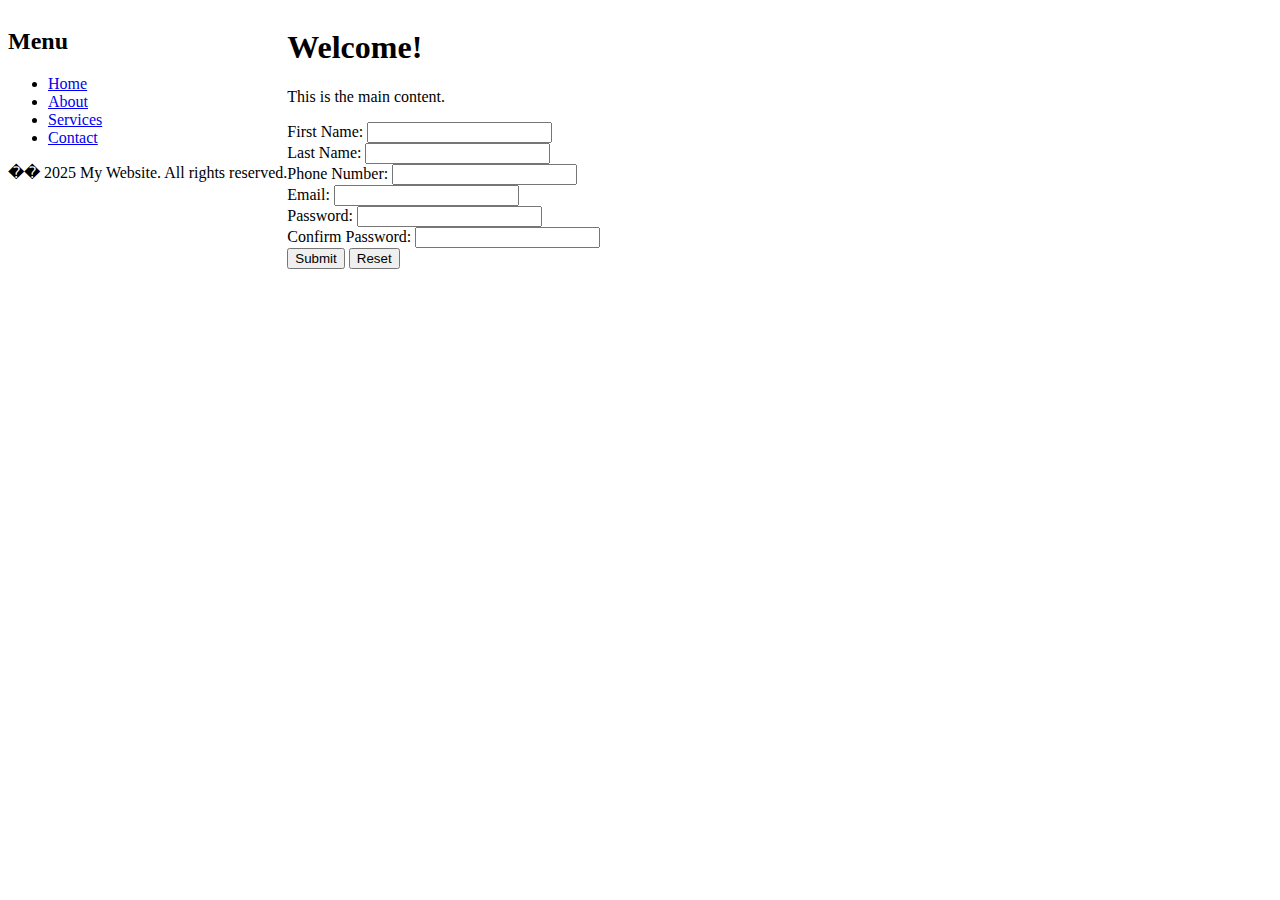
==== index.html @ 183cc31a "Add: Html file with a 2 column form" ====
<!DOCTYPE html>
<html lang="en">
<head>
    <meta charset="UTF-8">
    <meta name="viewport" content="width=device-width, initial-scale=1.0">
    <link rel="stylesheet" href="styles.css">
    <title>Odin Log in</title>
</head>
<body>
    <div class="side_bar">
        <h2>Menu</h2>
        <ul>
            <li><a href="#">Home</a></li>
            <li><a href="#">About</a></li>
            <li><a href="#">Services</a></li>
            <li><a href="#">Contact</a></li>
        </ul>
        <p>�� 2025 My Website. All rights reserved.</p>

    </div>
    <div class="main_content">
        <div class="Welcome">
            <h1>Welcome!</h1>
            <p>This is the main content.</p>
        </div>
        <div class="form">
            <form action="#" method="post">
                <div class="form_group">
                    <div class="form_item">
                        <label for="firstname">First Name:</label>
                        <input type="text" id="firstname" name="firstname" required>
                    </div>
                    <div class="form_item">
                        <label for="lastname">Last Name:</label>
                        <input type="text" id="lastname" name="lastname" required>
                </div>

                <div class="form_group">
                    <div class="form_item">
                        <label for="number">Phone Number:</label>
                        <input type="number" id="number" name="number" required>
                    </div>
                    <div class="form_item">
                        <label for="email">Email:</label>
                        <input type="email" id="email" name="email" required>
                    </div>
                </div>
                <div class="form_group">       
                    </div>
                    <div class="form_item">
                        <label for="password">Password:</label>
                        <input type="password" id="password" name="password" required>
                    </div>
                    <div class="form_item">
                        <label for="confirm_password">Confirm Password:</label>
                        <input type="password" id="confirm_password" name="confirm_password" required>
                    </div>
                </div>
                <div class="form_group">
                    <input type="submit" value="Submit">
                    <input type="reset" value="Reset">
                </div>




            </form>
        </div>
    </div>
    <script src="scripts.js"></script>    
</body>
</html>
---- styles.css ----
body {
    display: flex;
}
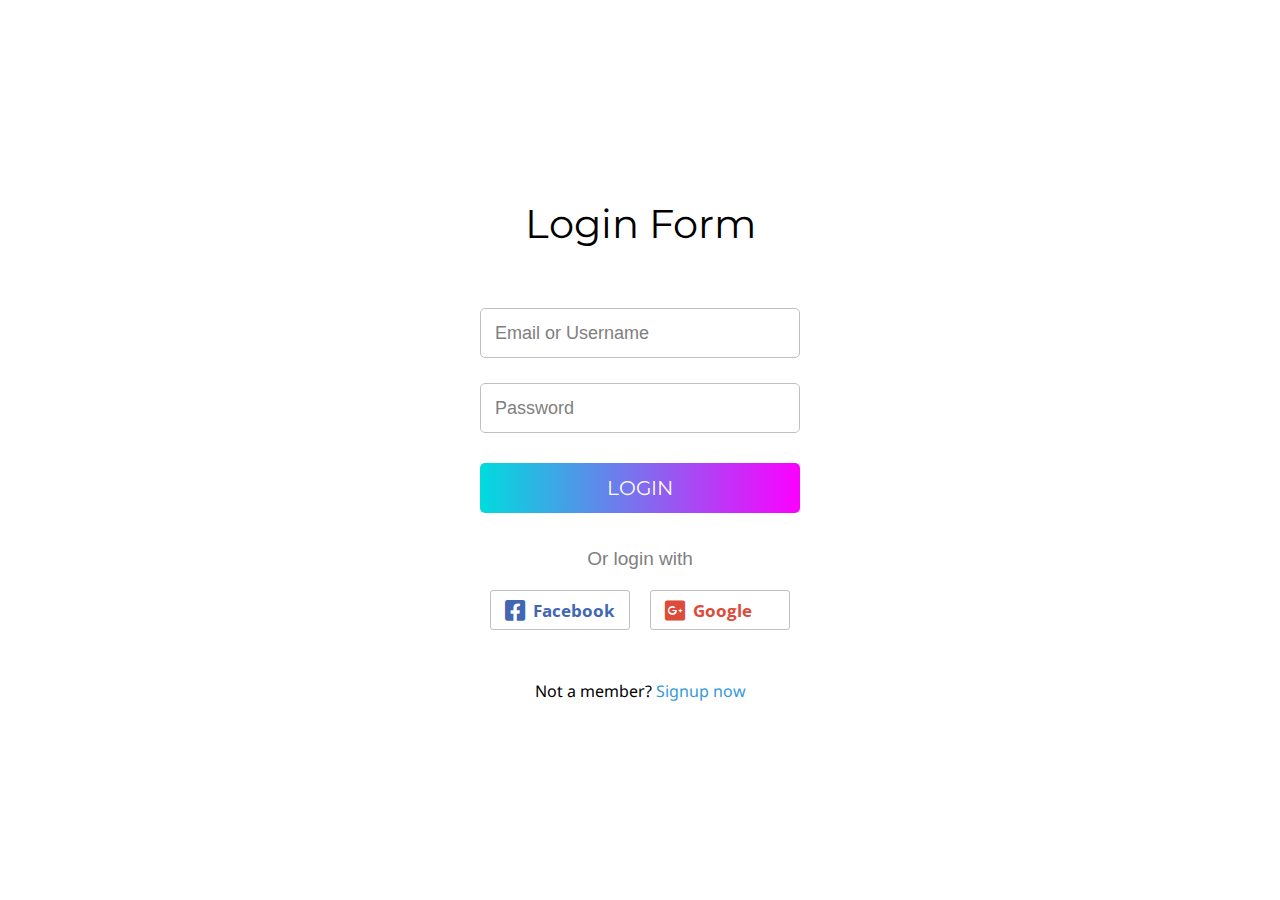
==== commit caada749: "ADD: a register page for the registration form" ====
--- a/index.html
+++ b/index.html
@@ -1,72 +1,46 @@
 <!DOCTYPE html>
-<html lang="en">
-<head>
-    <meta charset="UTF-8">
-    <meta name="viewport" content="width=device-width, initial-scale=1.0">
-    <link rel="stylesheet" href="styles.css">
-    <title>Odin Log in</title>
-</head>
-<body>
-    <div class="side_bar">
-        <h2>Menu</h2>
-        <ul>
-            <li><a href="#">Home</a></li>
-            <li><a href="#">About</a></li>
-            <li><a href="#">Services</a></li>
-            <li><a href="#">Contact</a></li>
-        </ul>
-        <p>�� 2025 My Website. All rights reserved.</p>
-
-    </div>
-    <div class="main_content">
-        <div class="Welcome">
-            <h1>Welcome!</h1>
-            <p>This is the main content.</p>
-        </div>
-        <div class="form">
-            <form action="#" method="post">
-                <div class="form_group">
-                    <div class="form_item">
-                        <label for="firstname">First Name:</label>
-                        <input type="text" id="firstname" name="firstname" required>
-                    </div>
-                    <div class="form_item">
-                        <label for="lastname">Last Name:</label>
-                        <input type="text" id="lastname" name="lastname" required>
-                </div>
-
-                <div class="form_group">
-                    <div class="form_item">
-                        <label for="number">Phone Number:</label>
-                        <input type="number" id="number" name="number" required>
-                    </div>
-                    <div class="form_item">
-                        <label for="email">Email:</label>
-                        <input type="email" id="email" name="email" required>
-                    </div>
-                </div>
-                <div class="form_group">       
-                    </div>
-                    <div class="form_item">
-                        <label for="password">Password:</label>
-                        <input type="password" id="password" name="password" required>
-                    </div>
-                    <div class="form_item">
-                        <label for="confirm_password">Confirm Password:</label>
-                        <input type="password" id="confirm_password" name="confirm_password" required>
-                    </div>
-                </div>
-                <div class="form_group">
-                    <input type="submit" value="Submit">
-                    <input type="reset" value="Reset">
-                </div>
-
-
-
-
-            </form>
-        </div>
-    </div>
-    <script src="scripts.js"></script>    
-</body>
+<html lang="en" dir="ltr">
+   <head>
+      <meta charset="utf-8">
+      <title>Login Form</title>
+      <link rel="stylesheet" href="styles.css">
+      <link rel="stylesheet" href="https://cdnjs.cloudflare.com/ajax/libs/font-awesome/5.15.3/css/all.min.css"/>
+   </head>
+   <body>
+      <div class="container">
+         <header>Login Form</header>
+         <form>
+            <div class="input-field">
+               <input type="text" required>
+               <label>Email or Username</label>
+            </div>
+            <div class="input-field">
+               <input class="pswrd" type="password" required>
+               <span class="show">SHOW</span>
+               <label>Password</label>
+            </div>
+            <div class="button">
+               <div class="inner"></div>
+               <button>LOGIN</button>
+            </div>
+         </form>
+         <div class="auth">
+            Or login with
+         </div>
+         <div class="links">
+            <div class="facebook">
+               <i class="fab fa-facebook-square"><span>Facebook</span></i>
+            </div>
+            <div class="google">
+               <i class="fab fa-google-plus-square"><span>Google</span></i>
+            </div>
+         </div>
+         <div class="signup">
+            Not a member? <a href="register.html">Signup now</a>
+         </div>
+      </div>
+      <script src="scripts.js"></script> <!-- Add your JavaScript code here -->
+         
+    
+   </body>
 </html>--- a/styles.css
+++ b/styles.css
@@ -1,4 +1,159 @@
-body {
-    display: flex;
+@import url('https://fonts.googleapis.com/css?family=Montserrat:600|Noto+Sans|Open+Sans:400,700&display=swap');
+*{
+  margin: 0;
+  padding: 0;
+  border-radius: 5px;
+  box-sizing: border-box;
 }
-
+body{
+  height: 100vh;
+  display: flex;
+  align-items: center;
+  text-align: center;
+  font-family: sans-serif;
+  justify-content: center;
+  background: url(bg.jpg);
+  background-size: cover;
+  background-position: center;
+}
+.container{
+  position: relative;
+  width: 400px;
+  background: white;
+  padding: 60px 40px;
+}
+header{
+  font-size: 40px;
+  margin-bottom: 60px;
+  font-family: 'Montserrat', sans-serif;
+}
+.input-field, form .button{
+  margin: 25px 0;
+  position: relative;
+  height: 50px;
+  width: 100%;
+}
+.input-field input{
+  height: 100%;
+  width: 100%;
+  border: 1px solid silver;
+  padding-left: 15px;
+  outline: none;
+  font-size: 19px;
+  transition: .4s;
+}
+input:focus{
+  border: 1px solid #1DA1F2;
+}
+.input-field label, span.show{
+  position: absolute;
+  top: 50%;
+  transform: translateY(-50%);
+}
+.input-field label{
+  left: 15px;
+  pointer-events: none;
+  color: grey;
+  font-size: 18px;
+  transition: .4s;
+}
+span.show{
+  right: 20px;
+  color: #111;
+  font-size: 14px;
+  font-weight: bold;
+  cursor: pointer;
+  user-select: none;
+  visibility: hidden;
+  font-family: 'Open Sans', sans-serif;
+}
+input:valid ~ span.show{
+  visibility: visible;
+}
+input:focus ~ label,
+input:valid ~ label{
+  transform: translateY(-33px);
+  background: white;
+  font-size: 16px;
+  color: #1DA1F2;
+}
+form .button{
+  margin-top: 30px;
+  overflow: hidden;
+  z-index: 111;
+}
+.button .inner{
+  position: absolute;
+  height: 100%;
+  width: 300%;
+  left: -100%;
+  z-index: -1;
+  transition: all .4s;
+  background: -webkit-linear-gradient(right,#00dbde,#fc00ff,#00dbde,#fc00ff);
+}
+.button:hover .inner{
+  left: 0;
+}
+.button button{
+  width: 100%;
+  height: 100%;
+  border: none;
+  background: none;
+  outline: none;
+  color: white;
+  font-size: 20px;
+  cursor: pointer;
+  font-family: 'Montserrat', sans-serif;
+}
+.container .auth{
+  margin: 35px 0 20px 0;
+  font-size: 19px;
+  color: grey;
+}
+.links{
+  display: flex;
+  cursor: pointer;
+}
+.facebook, .google{
+  height: 40px;
+  width: 100%;
+  border: 1px solid silver;
+  border-radius: 3px;
+  margin: 0 10px;
+  transition: .4s;
+}
+.facebook:hover{
+  border: 1px solid #4267B2;
+}
+.google:hover{
+  border: 1px solid #dd4b39;
+}
+.facebook i, .facebook span{
+  color: #4267B2;
+}
+.google i, .google span{
+  color: #dd4b39;
+}
+.links i{
+  font-size: 23px;
+  line-height: 40px;
+  margin-left: -90px;
+}
+.links span{
+  position: absolute;
+  font-size: 17px;
+  font-weight: bold;
+  padding-left: 8px;
+  font-family: 'Open Sans', sans-serif;
+}
+.signup{
+  margin-top: 50px;
+  font-family: 'Noto Sans', sans-serif;
+}
+.signup a{
+  color: #3498db;
+  text-decoration: none;
+}
+.signup a:hover{
+  text-decoration: underline;
+}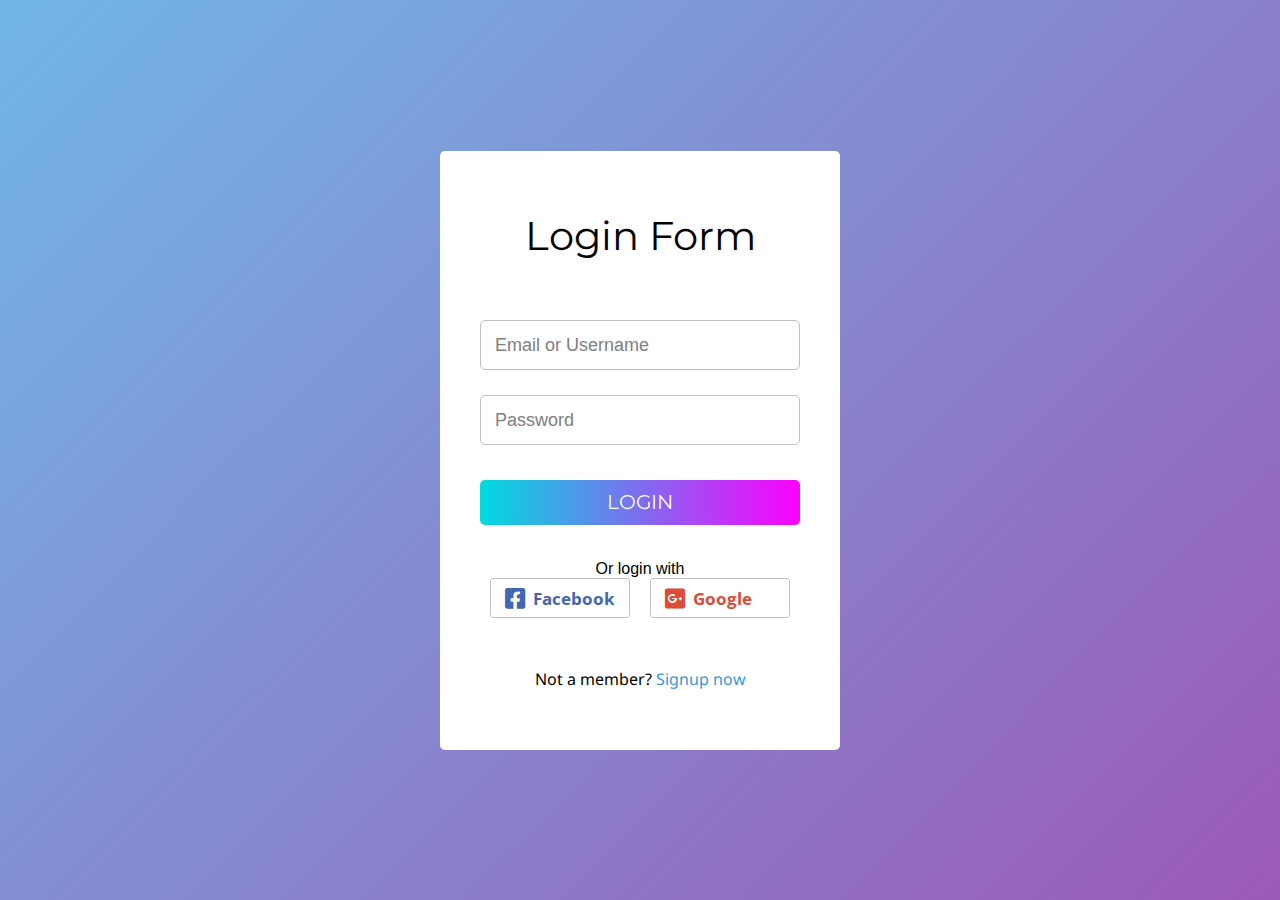
==== commit bb95fb67: "//" ====
--- a/index.html
+++ b/index.html
@@ -7,7 +7,7 @@
       <link rel="stylesheet" href="https://cdnjs.cloudflare.com/ajax/libs/font-awesome/5.15.3/css/all.min.css"/>
    </head>
    <body>
-      <div class="container">
+      <div class="login_container">
          <header>Login Form</header>
          <form>
             <div class="input-field">
--- a/styles.css
+++ b/styles.css
@@ -8,15 +8,20 @@
 body{
   height: 100vh;
   display: flex;
+  justify-content: center;
+  align-items: center;
+  padding: 10px;
+  background: linear-gradient(135deg, #71b7e6, #9b59b6);
+  height: 100vh;
+  display: flex;
   align-items: center;
   text-align: center;
   font-family: sans-serif;
   justify-content: center;
-  background: url(bg.jpg);
   background-size: cover;
   background-position: center;
 }
-.container{
+.login_container{
   position: relative;
   width: 400px;
   background: white;
@@ -156,4 +161,138 @@
 }
 .signup a:hover{
   text-decoration: underline;
+}
+
+
+.container {
+  max-width: 700px;
+  width: 100%;
+  background-color: #fff;
+  padding: 25px 30px;
+  border-radius: 5px;
+  box-shadow: 0 5px 10px rgba(0, 0, 0, 0.15);
+}
+.container .title {
+  font-size: 25px;
+  font-weight: 500;
+  position: relative;
+}
+.container .title::before {
+  content: "";
+  position: absolute;
+  left: 0;
+  bottom: 0;
+  height: 3px;
+  width: 30px;
+  border-radius: 5px;
+  background: linear-gradient(135deg, #71b7e6, #9b59b6);
+}
+.content form .user-details {
+  display: flex;
+  flex-wrap: wrap;
+  justify-content: space-between;
+  margin: 20px 0 12px 0;
+}
+form .user-details .input-box {
+  margin-bottom: 15px;
+  width: calc(100% / 2 - 20px);
+}
+form .input-box span.details {
+  display: block;
+  font-weight: 500;
+  margin-bottom: 5px;
+}
+.user-details .input-box input {
+  height: 45px;
+  width: 100%;
+  outline: none;
+  font-size: 16px;
+  border-radius: 5px;
+  padding-left: 15px;
+  border: 1px solid #ccc;
+  border-bottom-width: 2px;
+  transition: all 0.3s ease;
+}
+.user-details .input-box input:focus,
+.user-details .input-box input:valid {
+  border-color: #9b59b6;
+}
+form .gender-details .gender-title {
+  font-size: 20px;
+  font-weight: 500;
+}
+form .category {
+  display: flex;
+  width: 80%;
+  margin: 14px 0;
+  justify-content: space-between;
+}
+form .category label {
+  display: flex;
+  align-items: center;
+  cursor: pointer;
+}
+form .category label .dot {
+  height: 18px;
+  width: 18px;
+  border-radius: 50%;
+  margin-right: 10px;
+  background: #d9d9d9;
+  border: 5px solid transparent;
+  transition: all 0.3s ease;
+}
+#dot-1:checked~.category label .one,
+#dot-2:checked~.category label .two,
+#dot-3:checked~.category label .three {
+  background: #9b59b6;
+  border-color: #d9d9d9;
+}
+form input[type="radio"] {
+  display: none;
+}
+form .button {
+  height: 45px;
+  margin: 35px 0
+}
+form .button input {
+  height: 100%;
+  width: 100%;
+  border-radius: 5px;
+  border: none;
+  color: #fff;
+  font-size: 18px;
+  font-weight: 500;
+  letter-spacing: 1px;
+  cursor: pointer;
+  transition: all 0.3s ease;
+  background: linear-gradient(135deg, #71b7e6, #9b59b6);
+}
+form .button input:hover {
+  background: linear-gradient(-135deg, #71b7e6, #9b59b6);
+}
+/* Responsive media query code for mobile devices */
+@media(max-width: 584px) {
+  .container {
+    max-width: 100%;
+  }
+  form .user-details .input-box {
+    margin-bottom: 15px;
+    width: 100%;
+  }
+  form .category {
+    width: 100%;
+  }
+  .content form .user-details {
+    max-height: 300px;
+    overflow-y: scroll;
+  }
+  .user-details::-webkit-scrollbar {
+    width: 5px;
+  }
+}
+/* Responsive media query code for mobile devices */
+@media(max-width: 459px) {
+  .container .content .category {
+    flex-direction: column;
+  }
 }